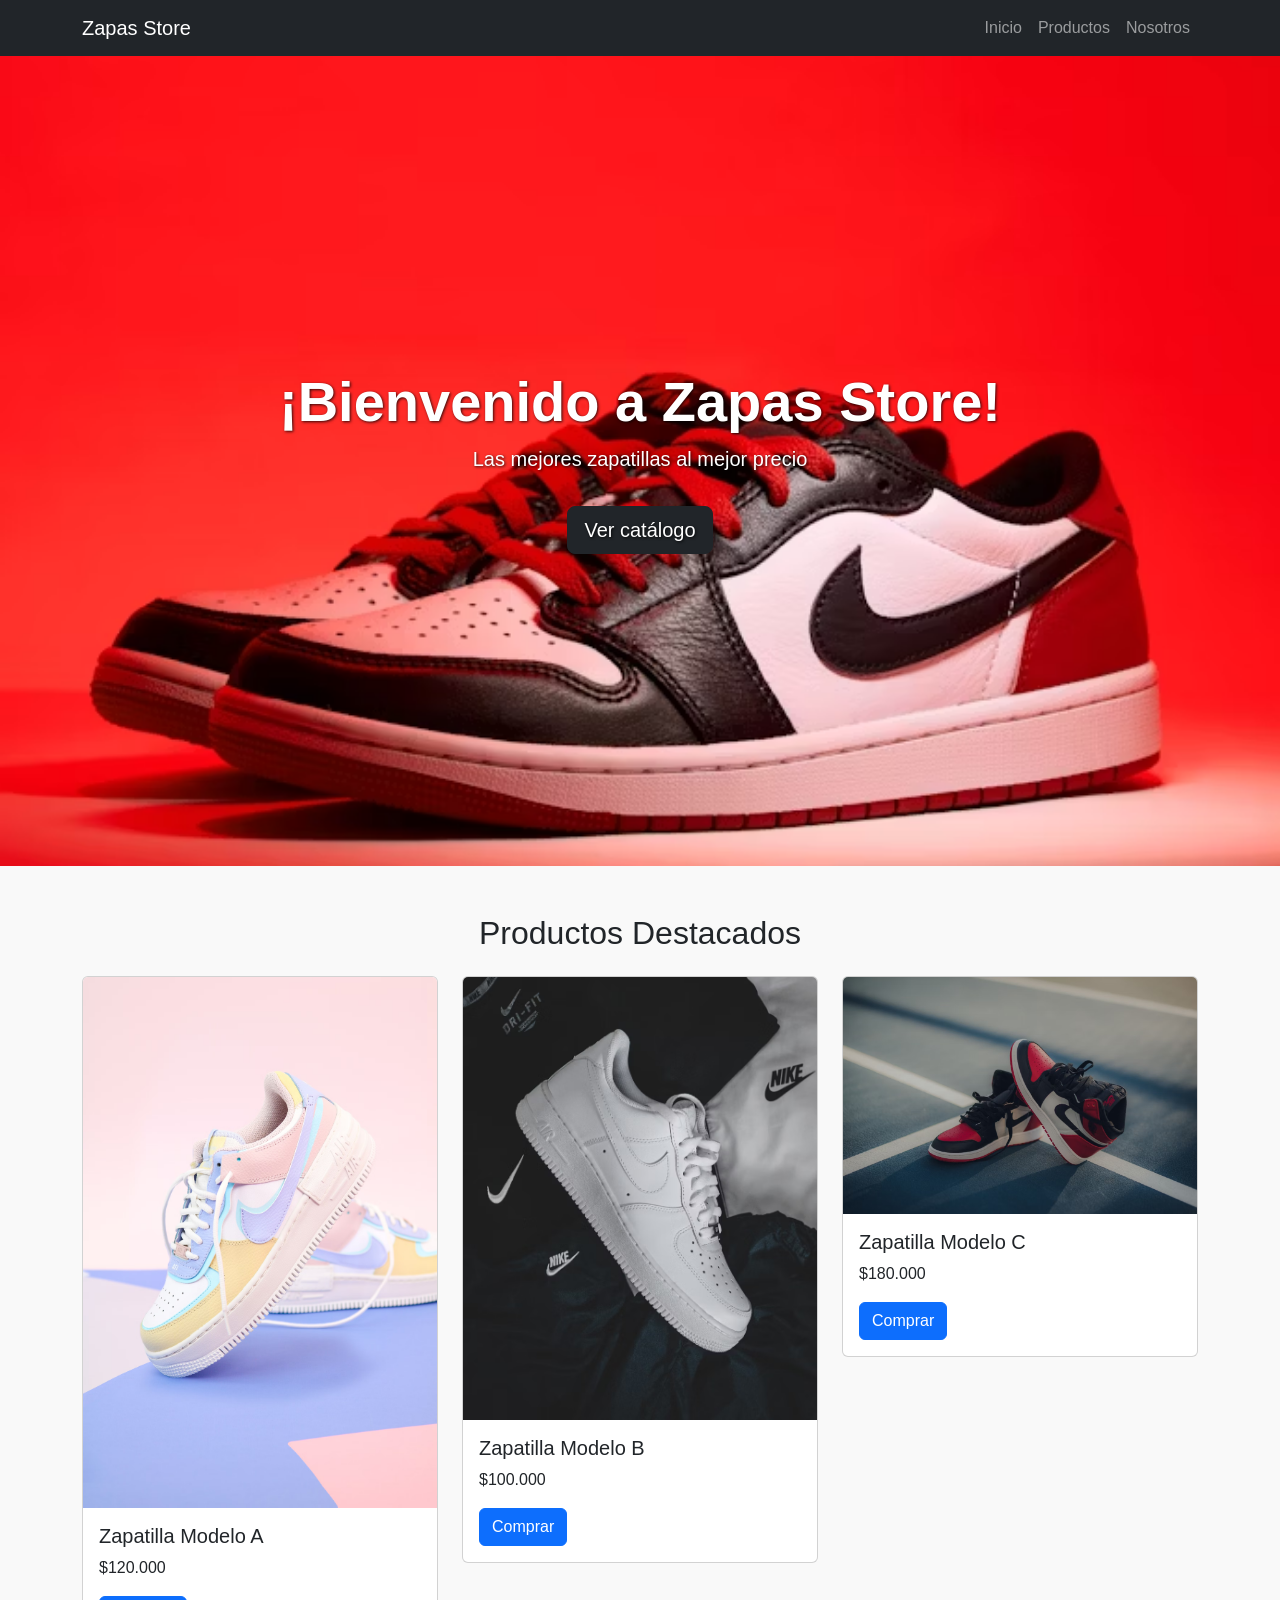
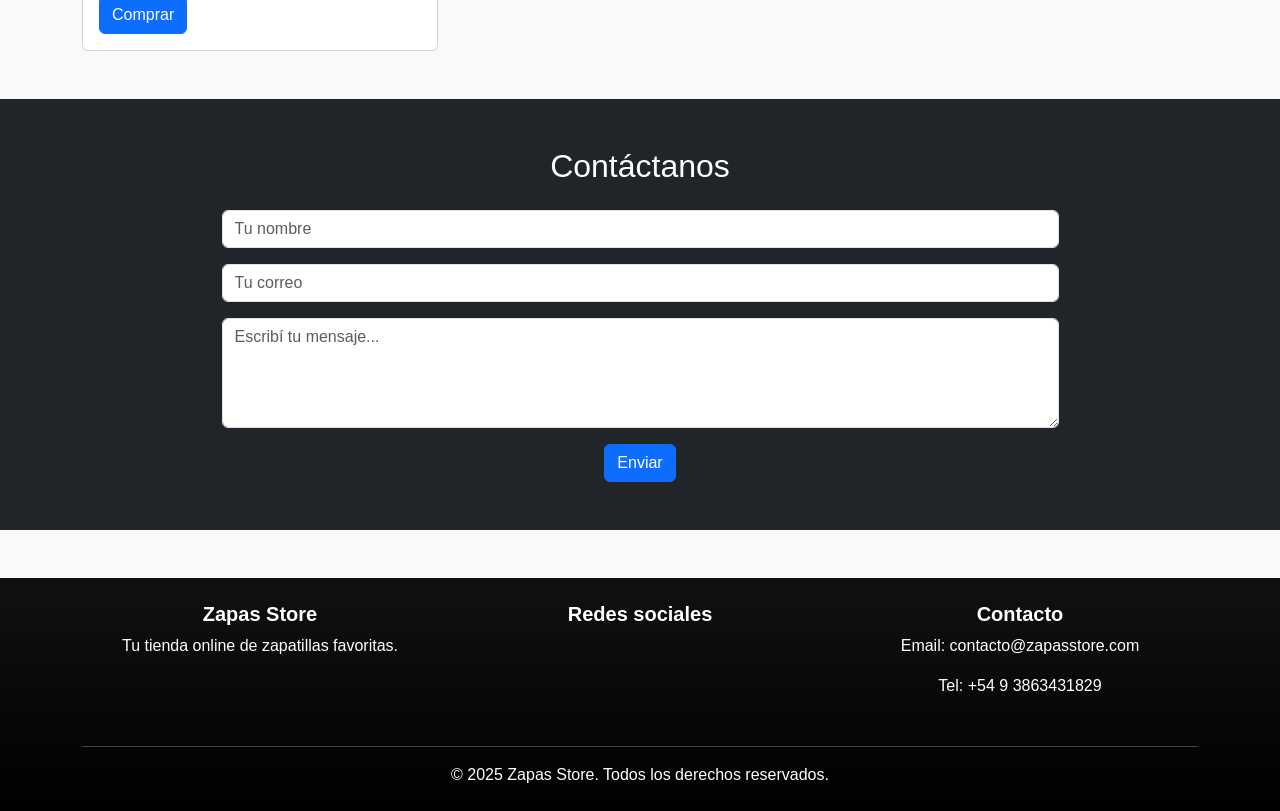
==== index.html @ 09094f1a "pagina nosotros, actualice el navbar" ====
<!DOCTYPE html>
<html lang="es">
<head>
    <meta charset="UTF-8" />
    <meta name="viewport" content="width=device-width, initial-scale=1.0" />
    <title>Zapas Store</title>
    <link href="https://cdn.jsdelivr.net/npm/bootstrap@5.3.0/dist/css/bootstrap.min.css" rel="stylesheet">
    <link rel="stylesheet" href="style.css"
</head>
<body>
    <nav class="navbar navbar-expand-lg navbar-dark bg-dark">
        <div class="container">
            <a class="navbar-brand" href="#">Zapas Store</a>
            <button class="navbar-toggler" type="button" data-bs-toggle="collapse" data-bs-target="#navbarNav">
                <span class="navbar-toggler-icon"></span>

            </button>
            <div class="collapse navbar-collapse" id="navbarNav">
                <ul class="navbar-nav ms-auto">
                    <li class="nav-item"><a class="nav-link" href="#">Inicio</a></li>
                    <li class="nav-item"><a class="nav-link" href="#">Productos</a></li>
                    <li class="nav-item"><a class="nav-link" href="nosotros.html">Nosotros</a></li>
                </ul>

            </div>
        </div>

    </nav>
<section class="hero text-center d-flex align-items-center justify-content-center">
  <div class="container">
    <h1 class="display-4 fw-bold">¡Bienvenido a Zapas Store!</h1>
    <p class="lead">Las mejores zapatillas al mejor precio</p>
    <a href="catalogo.html" class="btn btn-dark btn-lg mt-3">Ver catálogo</a>
  </div>
</section>

<section id="products" class="container my-5" class="fade-in">
  <h2 class="text-center mb-4">Productos Destacados</h2>
  <div class="row">
    <div class="col-md-4">
      <div class="card">
        <img src="images/zapatilla1.jpg" class="card-img-top" alt="Zapatilla 1">
        <div class="card-body">
          <h5 class="card-title">Zapatilla Modelo A</h5>
          <p class="card-text">$120.000</p>
          <a href="#" class="btn btn-primary">Comprar</a>
        </div>
      </div>
    </div>
    <div class="col-md-4">
      <div class="card">
        <img src="images/zapatilla2.jpg" class="card-img-top" alt="Zapatilla 2">
        <div class="card-body">
          <h5 class="card-title">Zapatilla Modelo B</h5>
          <p class="card-text">$100.000</p>
          <a href="#" class="btn btn-primary">Comprar</a>
        </div>
      </div>
    </div>
   <div class="col-md-4">
      <div class="card">
        <img src="images/zapatilla3.jpg" class="card-img-top" alt="Zapatilla 3">
        <div class="card-body">
          <h5 class="card-title">Zapatilla Modelo C</h5>
          <p class="card-text">$180.000</p>
          <a href="#" class="btn btn-primary">Comprar</a>
        </div>
      </div>
    </div>
    
  </div>
</section>

<section id="contacto" class="py-5 bg-dark text-white text-center">
  <div class="container">
    <h2 class="mb-4">Contáctanos</h2>
    <form class="w-75 mx-auto">
      <div class="mb-3">
        <input type="text" class="form-control" placeholder="Tu nombre" required>
      </div>
      <div class="mb-3">
        <input type="email" class="form-control" placeholder="Tu correo" required>
      </div>
      <div class="mb-3">
        <textarea class="form-control" rows="4" placeholder="Escribí tu mensaje..." required></textarea>
      </div>
      <button type="submit" class="btn btn-primary">Enviar</button>
    </form>
  </div>
</section>


<footer class="bg-dark text-white text-center py-4 mt-5">
  <div class="container">
    <div class="row">
      <div class="col-md-4 mb-3">
        <h5>Zapas Store</h5>
        <p>Tu tienda online de zapatillas favoritas.</p>
      </div>
      <div class="col-md-4 mb-3">
        <h5>Redes sociales</h5>
        <a href="#" class="text-white me-3"><i class="bi bi-instagram"></i></a>
        <a href="#" class="text-white me-3"><i class="bi bi-facebook"></i></a>
        <a href="#" class="text-white"><i class="bi bi-twitter"></i></a>
      </div>
      <div class="col-md-4 mb-3">
        <h5>Contacto</h5>
        <p>Email: contacto@zapasstore.com</p>
        <p>Tel: +54 9 3863431829</p>
      </div>
    </div>
    <hr class="bg-light">
    <p class="mb-0">© 2025 Zapas Store. Todos los derechos reservados.</p>
  </div>
</footer>

    <script src="https://cdn.jsdelivr.net/npm/bootstrap@5.3/dist/js/bootstrap.bundle.min.js"></script>
    <script src="js/main.js"></script>
</body>
</html>
---- style.css ----
body {
    font-family: Arial, Helvetica, sans-serif;
    background-color: #f9f9f9;
    
}
.hero {
  background-image: url('images/fondo1.jpg');
  background-size: cover;
  background-position: center;
  height: 90vh;
  color: white;
  text-shadow: 1px 1px 3px rgba(0,0,0,0.8);
}
footer {
  background: linear-gradient(180deg, #111, #000);
  color: #fff;
}

footer h5 {
  font-weight: 600;
}

footer a:hover {
  color: #ffc107;
  text-decoration: none;
}
.fade-in {
    opacity: 0;
    transform: translateY(30px);
    transition: opacity 1s ease-out, transform 1s ease-out;
}
.fade-in.visible {
    opacity: 1;
    transform: translateY(0);
}
.card:hover {
    transform:scale(1.05);
    box-shadow:0px 8px 20px rgba(0,0,0,0.2);
    transition:all 0.3s ease-in-out;
}
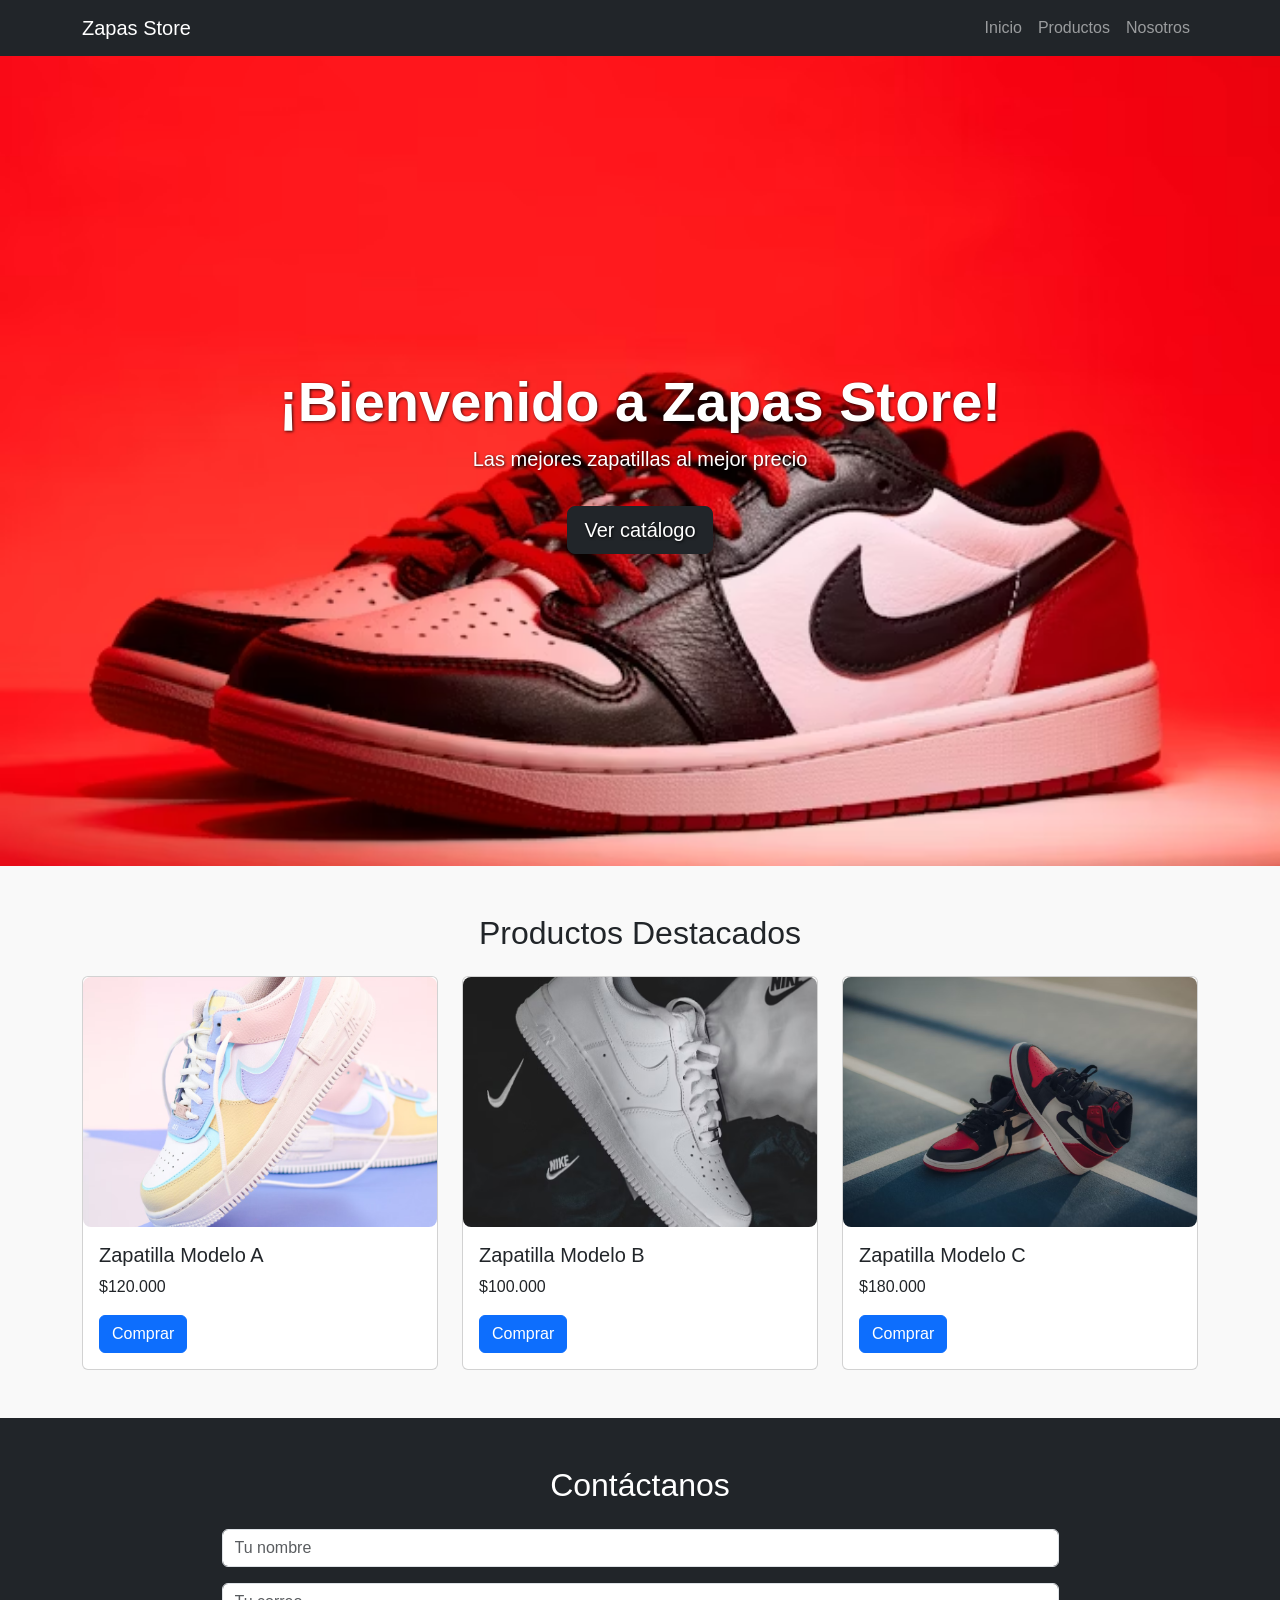
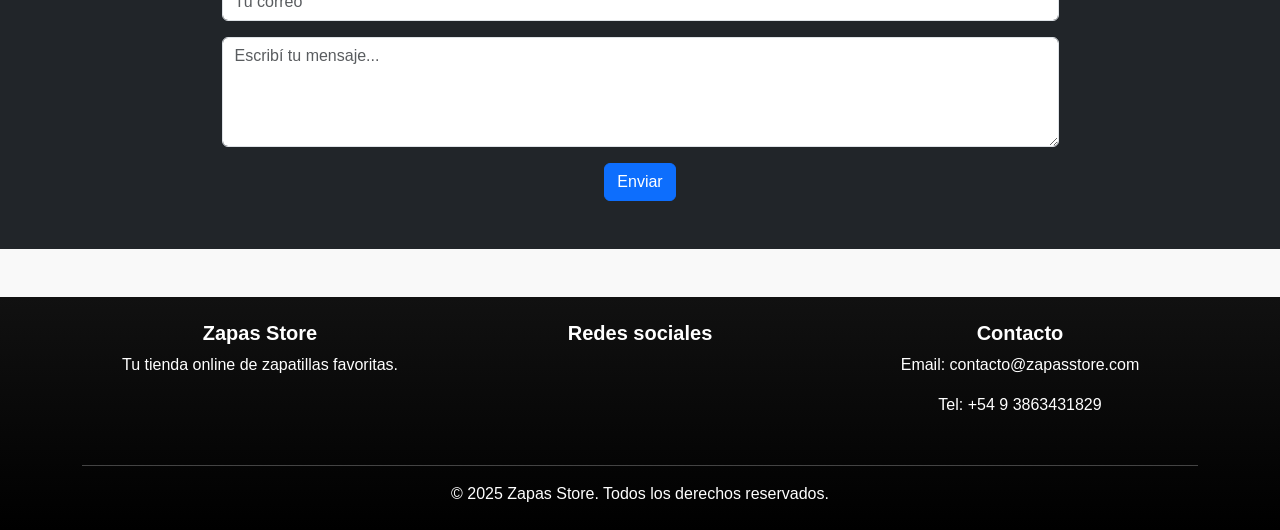
==== commit 01aae60f: "actualice index y script" ====
--- a/index.html
+++ b/index.html
@@ -86,6 +86,7 @@
       </div>
       <button type="submit" class="btn btn-primary">Enviar</button>
     </form>
+    
   </div>
 </section>
 
--- a/style.css
+++ b/style.css
@@ -38,5 +38,11 @@
     box-shadow:0px 8px 20px rgba(0,0,0,0.2);
     transition:all 0.3s ease-in-out;
 }
+.card img {
+  width: 100%;
+  height: 250px;
+  object-fit: cover;
+  border-radius: 8px;
+}
 
 
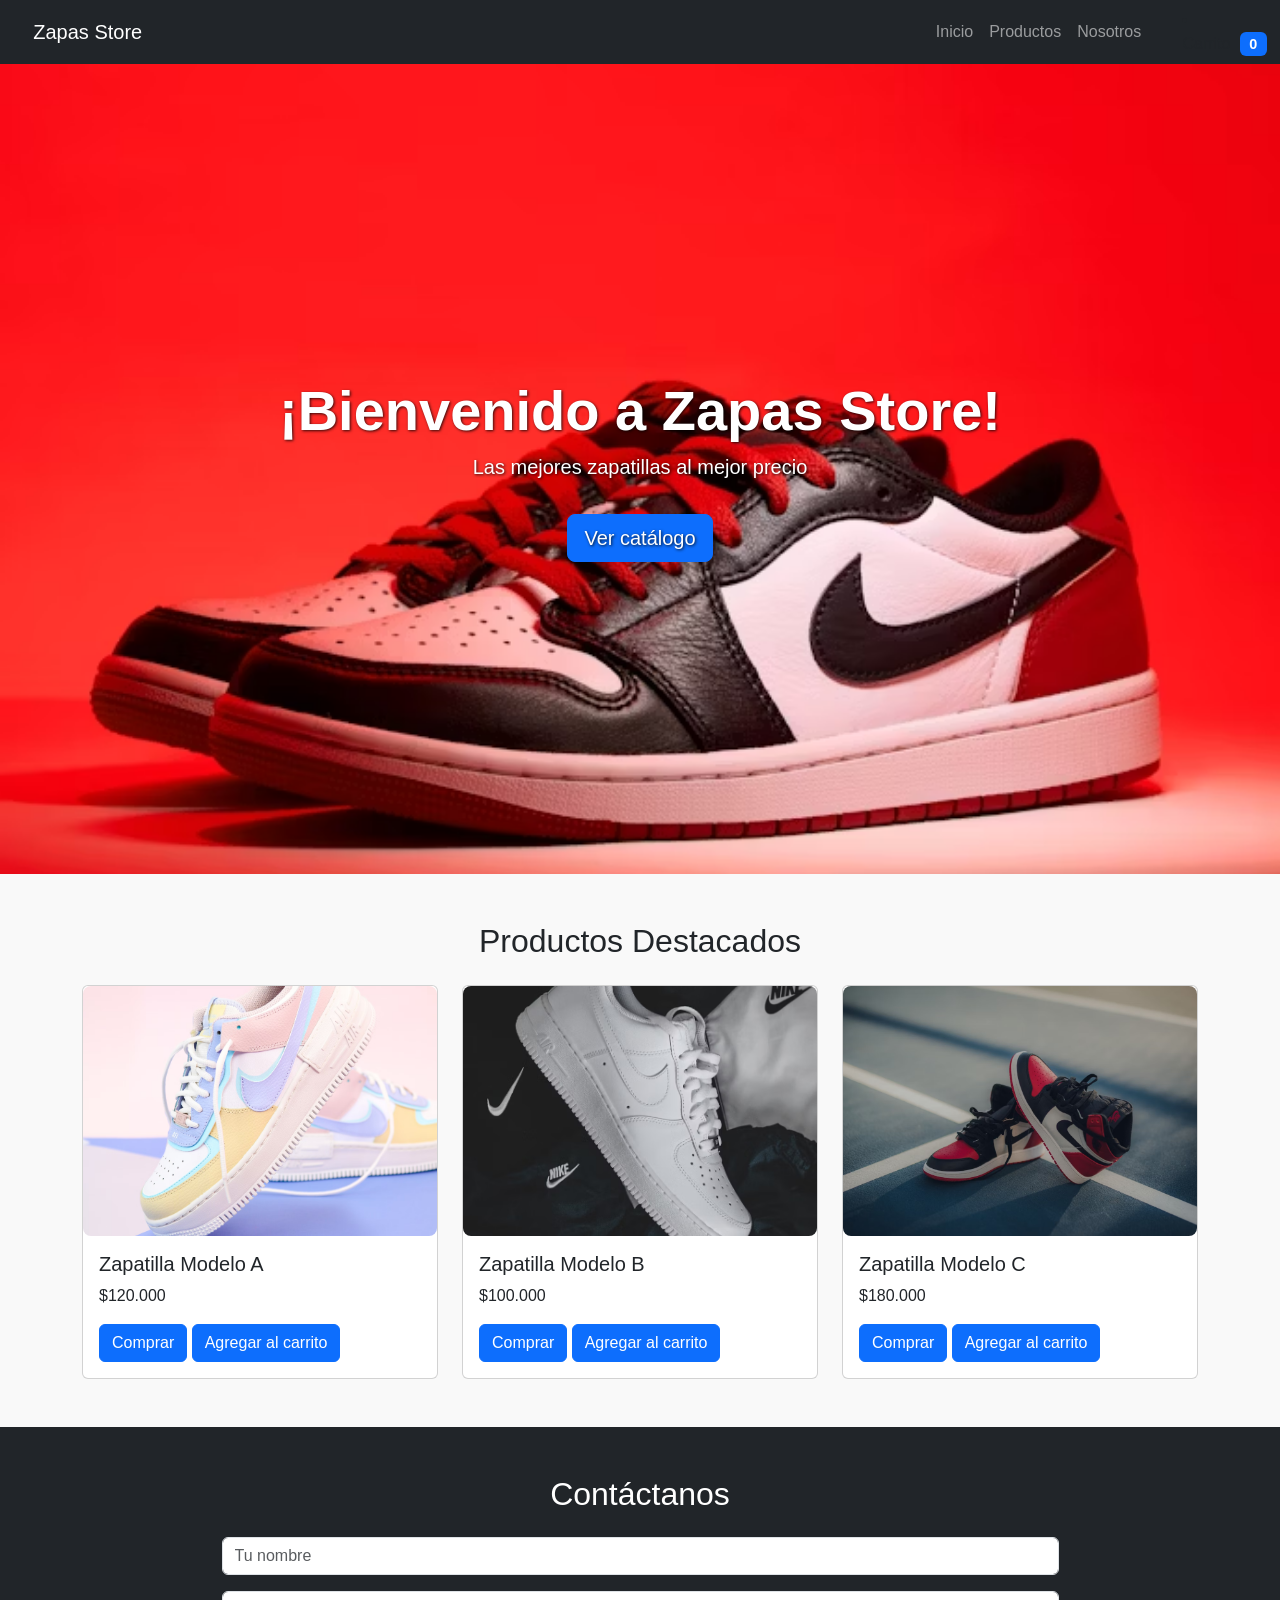
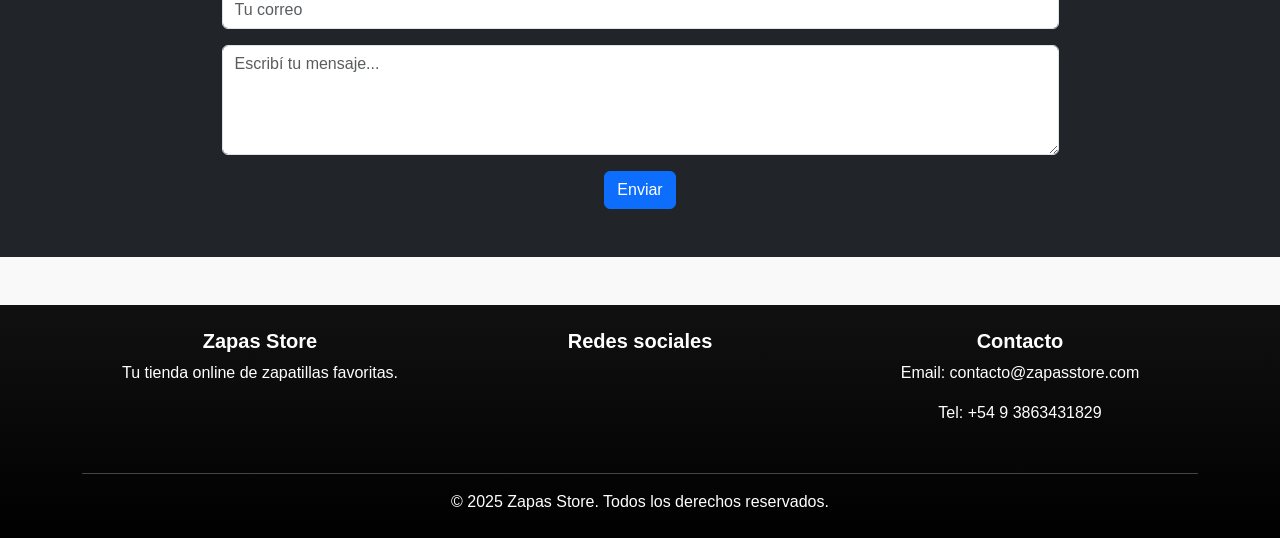
==== commit 7fd604a8: "agregue una simulacion de carrito y le cambie el color al boton" ====
--- a/index.html
+++ b/index.html
@@ -24,13 +24,18 @@
 
             </div>
         </div>
+         <li class="nav-item">
+  <a class="nav-link" href="#" id="carrito">
+       Carrito <span id="contador-carrito" class="badge bg-primary">0</span>
+  </a>
+</li>
 
     </nav>
 <section class="hero text-center d-flex align-items-center justify-content-center">
   <div class="container">
     <h1 class="display-4 fw-bold">¡Bienvenido a Zapas Store!</h1>
     <p class="lead">Las mejores zapatillas al mejor precio</p>
-    <a href="catalogo.html" class="btn btn-dark btn-lg mt-3">Ver catálogo</a>
+    <a href="catalogo.html" class="btn btn-primary btn-lg mt-3">Ver catálogo</a>
   </div>
 </section>
 
@@ -44,6 +49,7 @@
           <h5 class="card-title">Zapatilla Modelo A</h5>
           <p class="card-text">$120.000</p>
           <a href="#" class="btn btn-primary">Comprar</a>
+          <button class="btn btn-primary agregar-carrito">Agregar al carrito</button>
         </div>
       </div>
     </div>
@@ -54,6 +60,7 @@
           <h5 class="card-title">Zapatilla Modelo B</h5>
           <p class="card-text">$100.000</p>
           <a href="#" class="btn btn-primary">Comprar</a>
+          <button class="btn btn-primary agregar-carrito">Agregar al carrito</button>
         </div>
       </div>
     </div>
@@ -64,6 +71,7 @@
           <h5 class="card-title">Zapatilla Modelo C</h5>
           <p class="card-text">$180.000</p>
           <a href="#" class="btn btn-primary">Comprar</a>
+          <button class="btn btn-primary agregar-carrito">Agregar al carrito</button>
         </div>
       </div>
     </div>
@@ -84,7 +92,7 @@
       <div class="mb-3">
         <textarea class="form-control" rows="4" placeholder="Escribí tu mensaje..." required></textarea>
       </div>
-      <button type="submit" class="btn btn-primary">Enviar</button>
+      <button id="boton-enviar" type="submitq" class="btn btn-primary">Enviar</button>
     </form>
     
   </div>
@@ -117,5 +125,6 @@
 
     <script src="https://cdn.jsdelivr.net/npm/bootstrap@5.3/dist/js/bootstrap.bundle.min.js"></script>
     <script src="js/main.js"></script>
+    <script src="script.js"></script>
 </body>
 </html>
--- a/style.css
+++ b/style.css
@@ -44,5 +44,17 @@
   object-fit: cover;
   border-radius: 8px;
 }
+#ubicacion {
+  background-color: #f8f9fa;
+  padding: 50px 0;
+  border-top: 2px solid #eee;
+}
 
-
+#ubicacion h2 {
+  color: #333;
+  font-weight: 600;
+}
+#contador-carrito {
+  margin-left: 5px;
+  font-size: 0.9rem;
+}
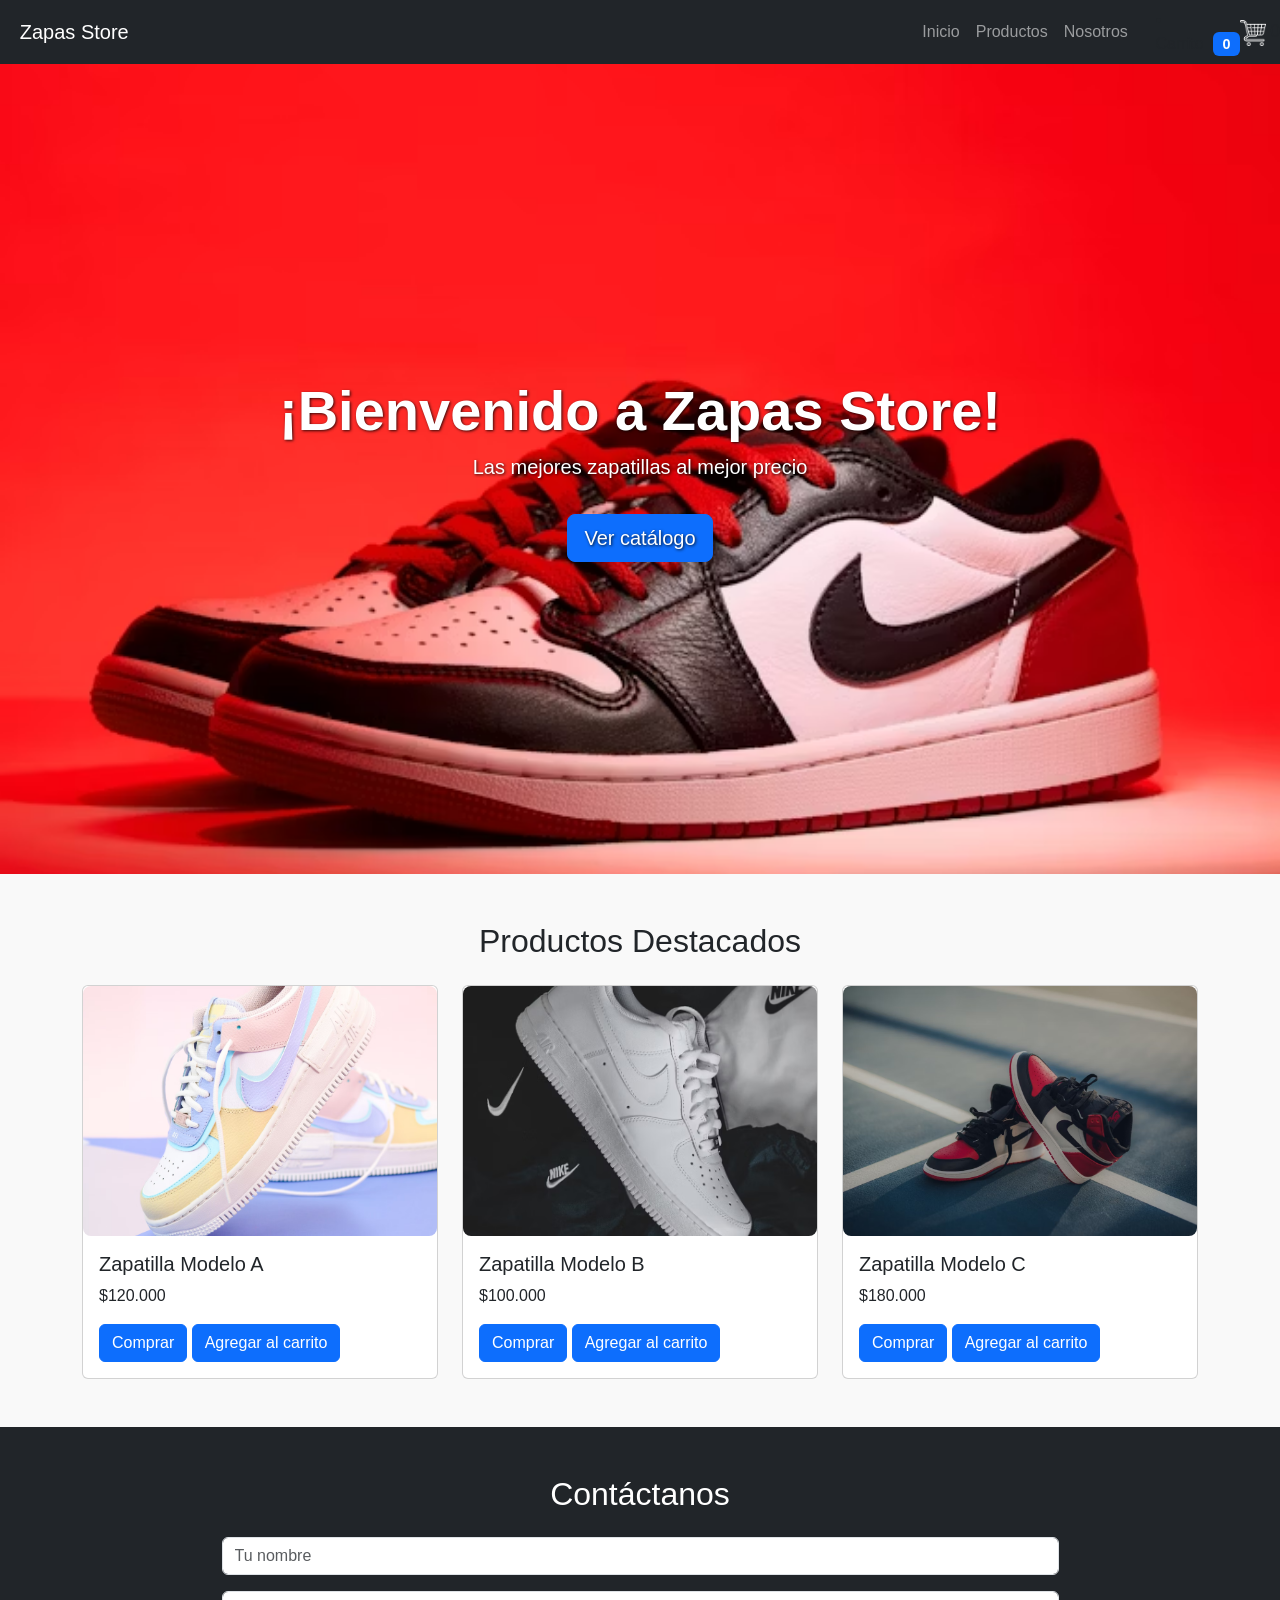
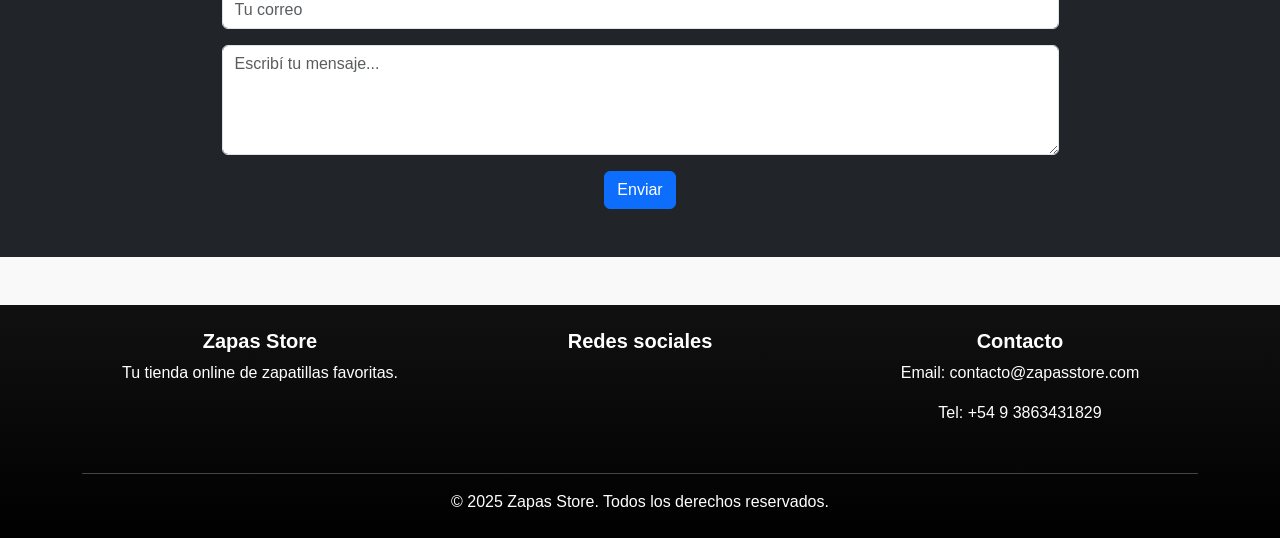
==== commit 788a369b: "se agrego el icono del carrito con contador funcional en la landing" ====
--- a/index.html
+++ b/index.html
@@ -27,9 +27,12 @@
          <li class="nav-item">
   <a class="nav-link" href="#" id="carrito">
        Carrito <span id="contador-carrito" class="badge bg-primary">0</span>
-  </a>
+  </a>
 </li>
-
+<div class="cart">
+  <img src="images/carritoo.png" alt="Carrito" class="cart-icon">
+  <span id="cart-count">0</span>
+</div>
     </nav>
 <section class="hero text-center d-flex align-items-center justify-content-center">
   <div class="container">
@@ -126,5 +129,8 @@
     <script src="https://cdn.jsdelivr.net/npm/bootstrap@5.3/dist/js/bootstrap.bundle.min.js"></script>
     <script src="js/main.js"></script>
     <script src="script.js"></script>
+
+
+    </div>
 </body>
 </html>
--- a/style.css
+++ b/style.css
@@ -58,3 +58,28 @@
   margin-left: 5px;
   font-size: 0.9rem;
 }
+cart {
+  position: fixed;
+  top: 20px;
+  right: 20px;
+  display: flex;
+  align-items: center;
+  gap: 8px; /* espacio entre el ícono y el número */
+  background-color: #007bff; /* azul */
+  padding: 10px 15px;
+  border-radius: 30px;
+  box-shadow: 0 4px 10px rgba(0,0,0,0.2);
+  cursor: pointer;
+  color: white;
+}
+
+.cart-icon {
+  width: 26px;
+  height: 26px;
+  filter: invert(1); /* deja el ícono blanco */
+}
+
+#cart-count {
+  font-size: 1.1em;
+  font-weight: bold;
+}
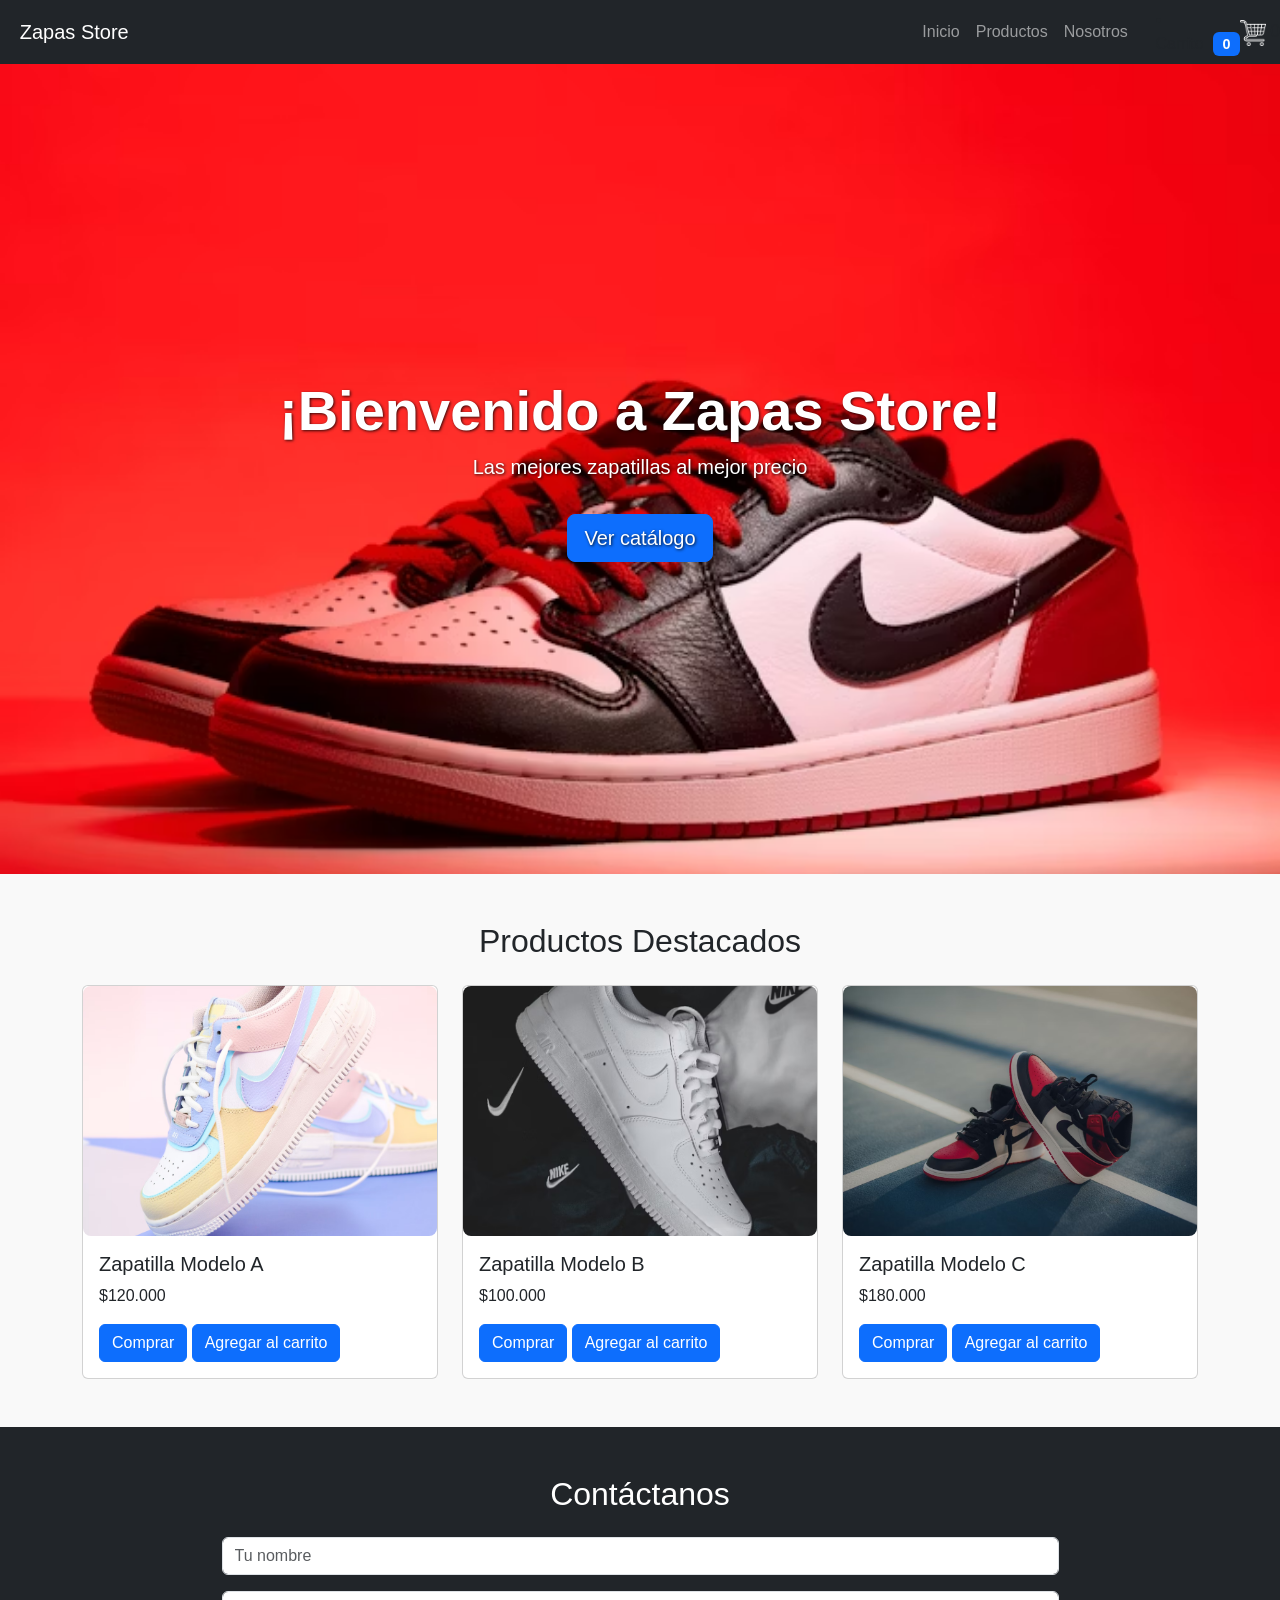
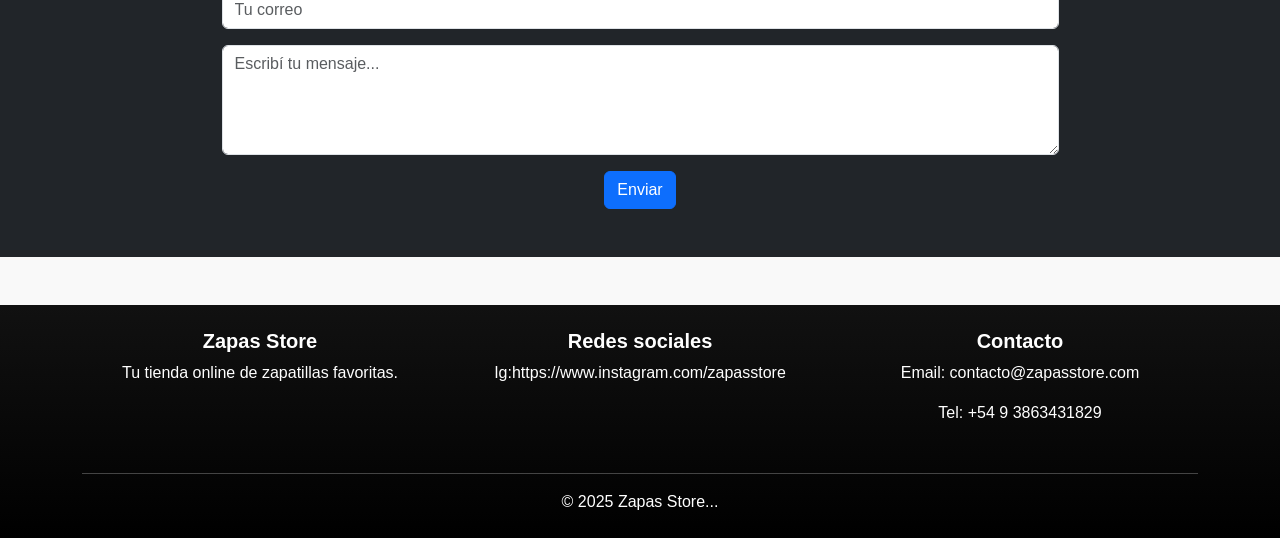
==== commit 97877b52: "se actualizo redes,y footer" ====
--- a/index.html
+++ b/index.html
@@ -111,6 +111,7 @@
       </div>
       <div class="col-md-4 mb-3">
         <h5>Redes sociales</h5>
+        <p>Ig:https://www.instagram.com/zapasstore</p>
         <a href="#" class="text-white me-3"><i class="bi bi-instagram"></i></a>
         <a href="#" class="text-white me-3"><i class="bi bi-facebook"></i></a>
         <a href="#" class="text-white"><i class="bi bi-twitter"></i></a>
@@ -122,7 +123,7 @@
       </div>
     </div>
     <hr class="bg-light">
-    <p class="mb-0">© 2025 Zapas Store. Todos los derechos reservados.</p>
+    <p class="mb-0">© 2025 Zapas Store...</p>
   </div>
 </footer>
 
--- a/style.css
+++ b/style.css
@@ -82,4 +82,36 @@
 #cart-count {
   font-size: 1.1em;
   font-weight: bold;
+}
+.redes-sociales {
+  text-align: center;
+  margin-top: 15px;
+}
+
+.redes-sociales h3 {
+  color: white;
+  margin-bottom: 10px;
+}
+
+.social-list {
+  list-style: none;
+  padding: 0;
+  display: flex;
+  justify-content: center;
+  gap: 20px;
+}
+
+.social-list li a {
+  color: white;
+  text-decoration: none;
+  font-size: 1.1em;
+  transition: color 0.3s ease;
+}
+
+.social-list li a:hover {
+  color: #007bff; /* azul */
+}
+
+.social-list i {
+  margin-right: 5px;
 }
